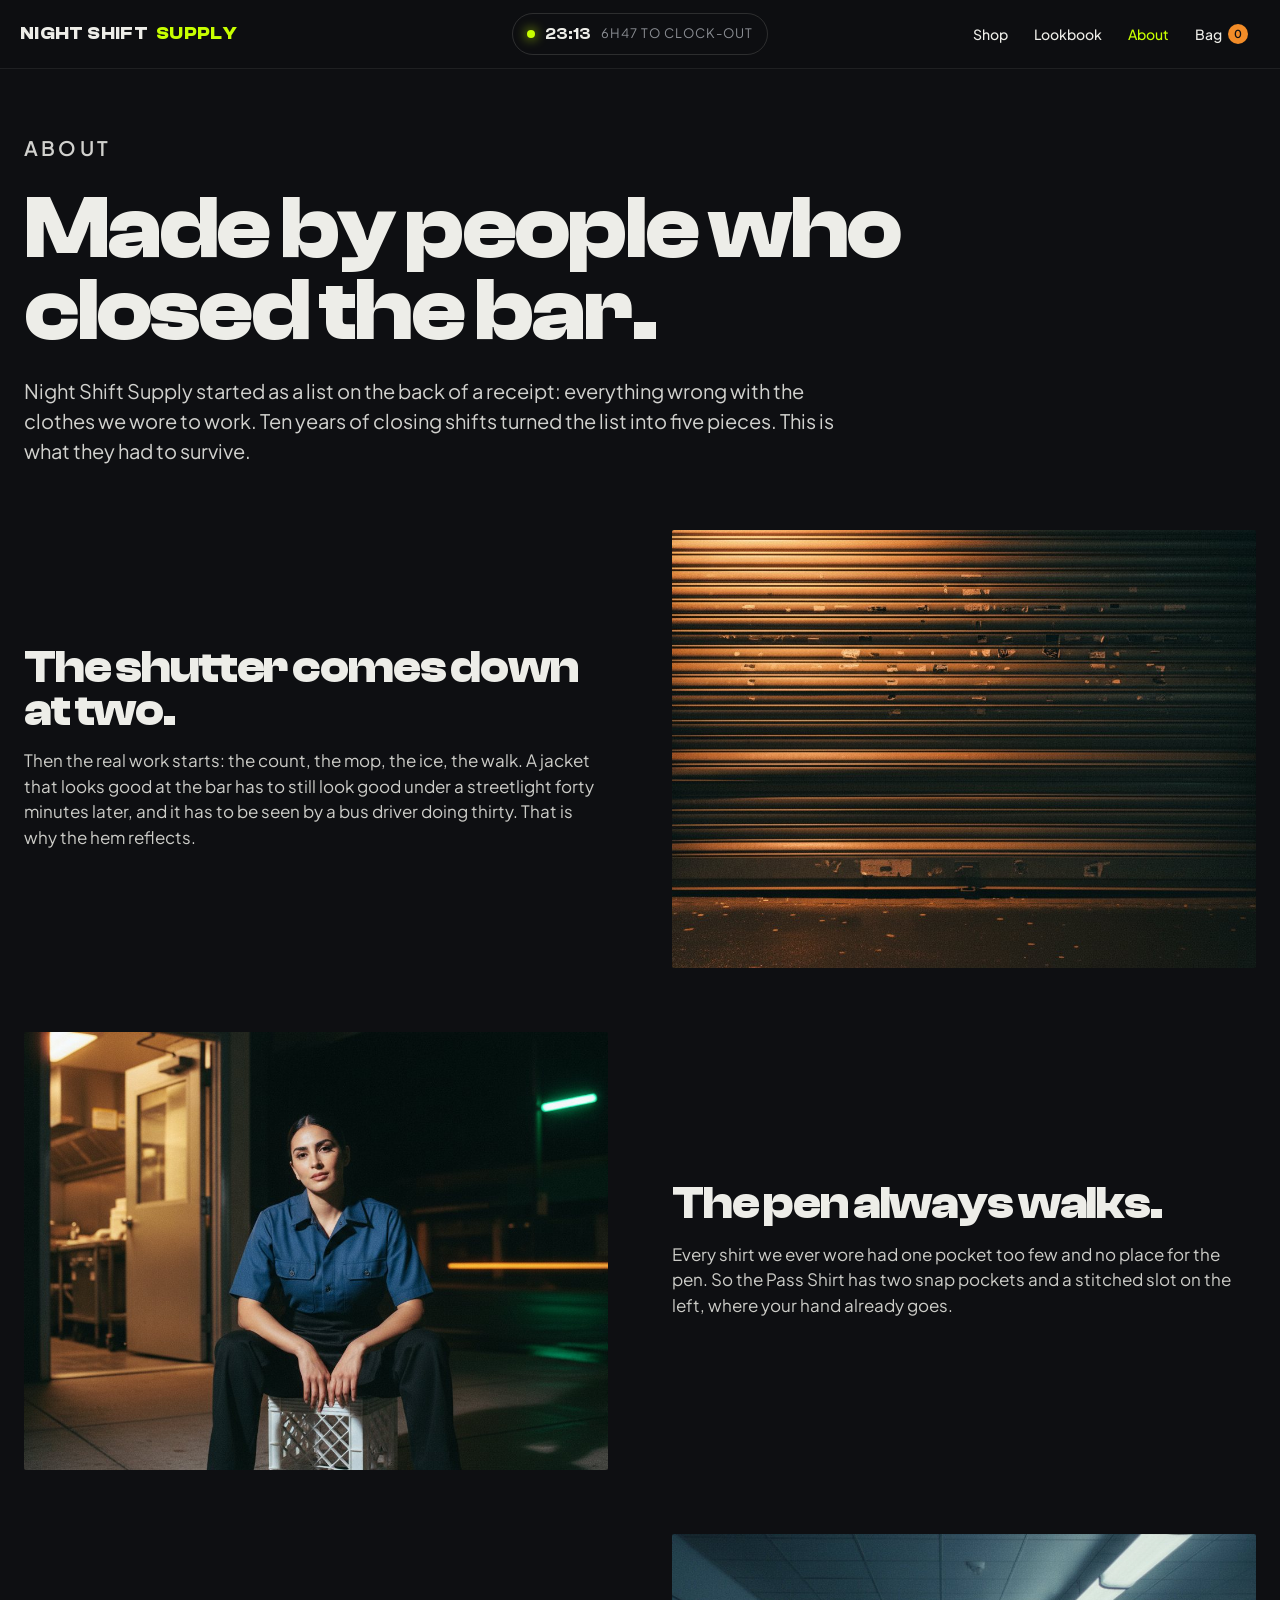
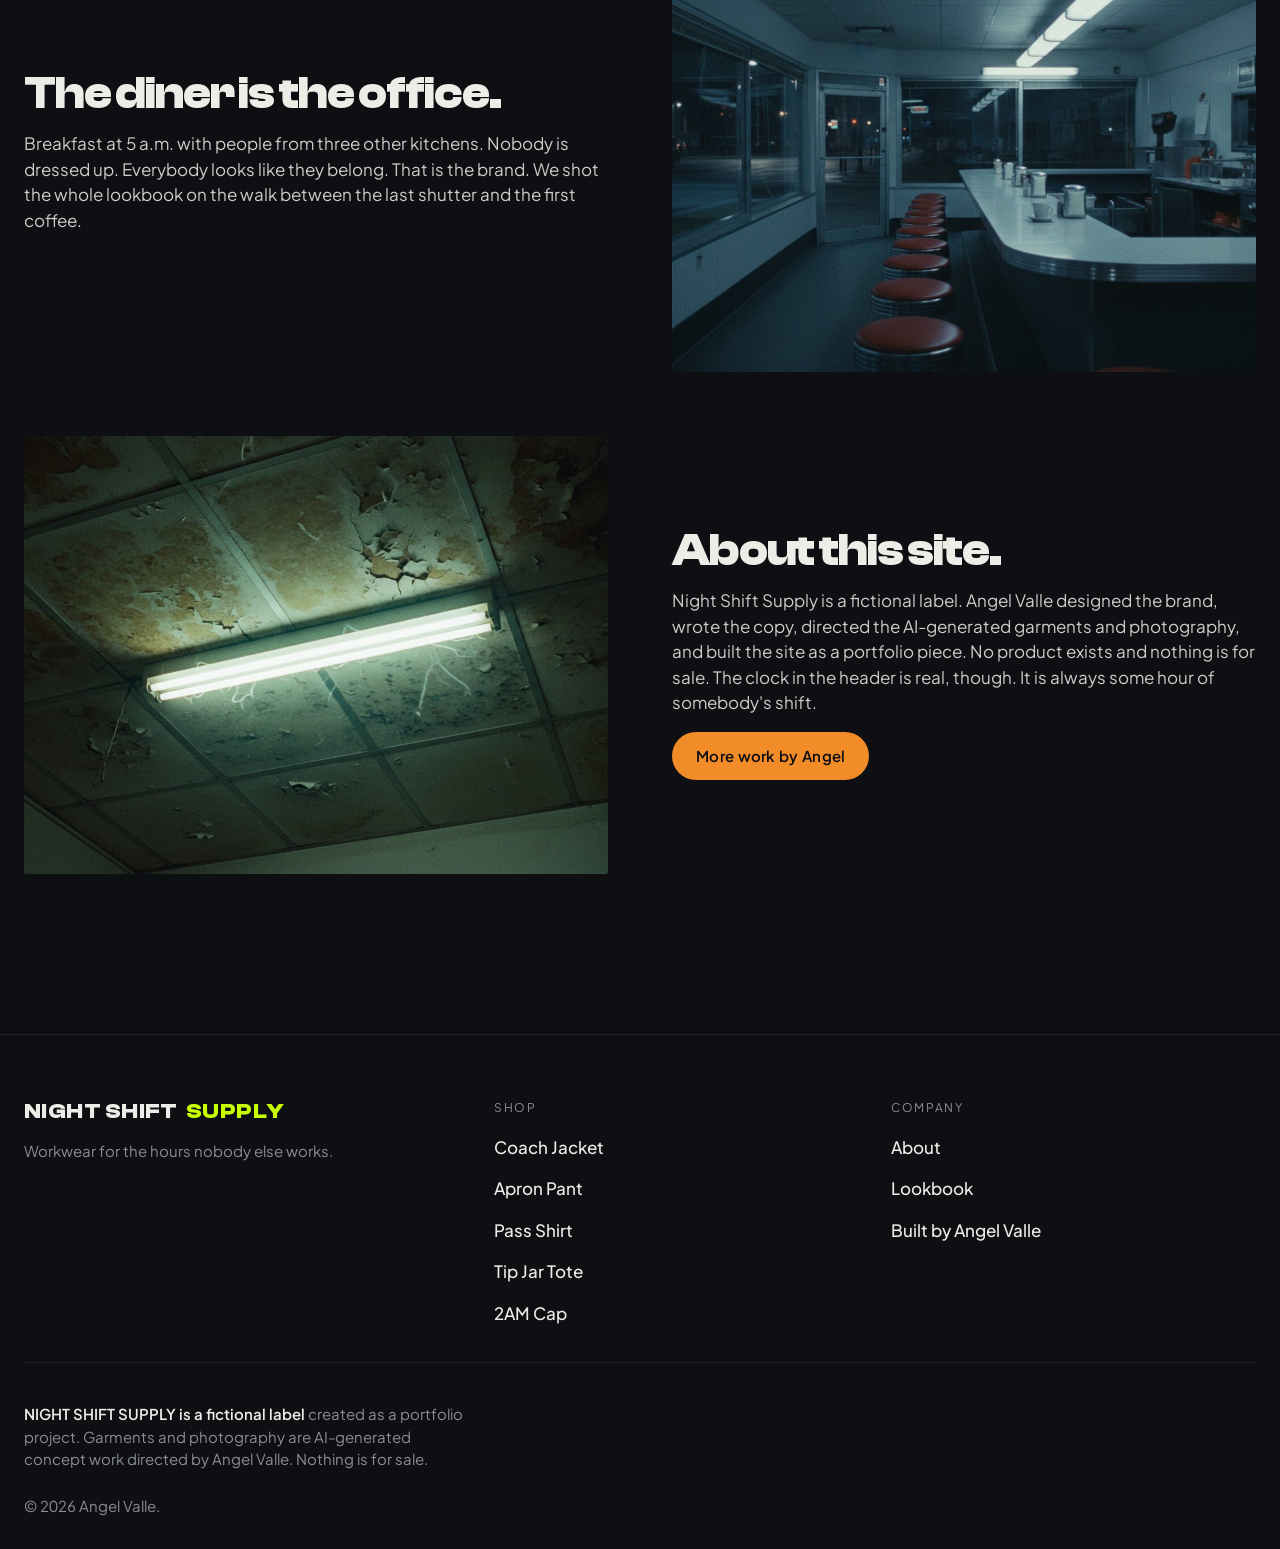
==== about.html @ a7948484 "NIGHT SHIFT SUPPLY: fictional night-workwear label, portfolio piece" ====
<!doctype html>
<html lang="en">
<head>
<meta charset="utf-8">
<meta name="viewport" content="width=device-width,initial-scale=1">
<title>About · NIGHT SHIFT SUPPLY</title>
<meta name="theme-color" content="#0E0F12">
<link rel="stylesheet" href="ns.css?v=1">
</head>
<body>
<a class="skip" href="#main">Skip to content</a>
<header class="head">
  <a class="logo" href="index.html" aria-label="Night Shift Supply home">NIGHT SHIFT <b>SUPPLY</b></a>
  <div class="clock"><span class="dot" aria-hidden="true"></span><time data-clock>--:--</time><span data-togo>on shift</span></div>
  <nav class="nav" aria-label="Main">
    <a href="shop.html">Shop</a>
    <a href="index.html#look">Lookbook</a>
    <a href="about.html" aria-current="page">About</a>
    <a class="nav__bag" href="shop.html" aria-label="Bag">Bag<span class="bag-count" data-bag-count hidden>0</span></a>
  </nav>
</header>
<main class="about wrap" id="main">
  <div class="about__hero">
    <p class="eyebrow">About</p>
    <h1 class="d">Made by people who closed the bar.</h1>
    <p>Night Shift Supply started as a list on the back of a receipt: everything wrong with the clothes we wore to work. Ten years of closing shifts turned the list into five pieces. This is what they had to survive.</p>
  </div>

  <div class="about__grid">
    <img src="img/tex/shutter.jpg" alt="A closed roll-down shutter under a single sodium light" loading="lazy">
    <div><h2 class="d">The shutter comes down at two.</h2><p>Then the real work starts: the count, the mop, the ice, the walk. A jacket that looks good at the bar has to still look good under a streetlight forty minutes later, and it has to be seen by a bus driver doing thirty. That is why the hem reflects.</p></div>
  </div>

  <div class="about__grid">
    <img src="img/look/marisol_kitchen.jpg" alt="Marisol sitting outside a kitchen back door in the Pass Shirt" loading="lazy">
    <div><h2 class="d">The pen always walks.</h2><p>Every shirt we ever wore had one pocket too few and no place for the pen. So the Pass Shirt has two snap pockets and a stitched slot on the left, where your hand already goes.</p></div>
  </div>

  <div class="about__grid">
    <img src="img/tex/diner.jpg" alt="An empty 24-hour diner counter" loading="lazy">
    <div><h2 class="d">The diner is the office.</h2><p>Breakfast at 5 a.m. with people from three other kitchens. Nobody is dressed up. Everybody looks like they belong. That is the brand. We shot the whole lookbook on the walk between the last shutter and the first coffee.</p></div>
  </div>

  <div class="about__grid">
    <img src="img/tex/tube.jpg" alt="A flickering fluorescent tube on a stained ceiling" loading="lazy">
    <div><h2 class="d">About this site.</h2><p>Night Shift Supply is a fictional label. Angel Valle designed the brand, wrote the copy, directed the AI-generated garments and photography, and built the site as a portfolio piece. No product exists and nothing is for sale. The clock in the header is real, though. It is always some hour of somebody's shift.</p><p style="margin-top:16px"><a class="btn btn--sodium" href="https://avjcodes.github.io/" rel="noopener">More work by Angel</a></p></div>
  </div>
</main>
<footer class="foot">
  <div class="wrap foot__grid">
    <div><a class="logo" href="index.html">NIGHT SHIFT <b>SUPPLY</b></a><p>Workwear for the hours nobody else works.</p></div>
    <nav aria-label="Shop"><span>Shop</span><a href="product.html?p=jacket">Coach Jacket</a><a href="product.html?p=pant">Apron Pant</a><a href="product.html?p=shirt">Pass Shirt</a><a href="product.html?p=tote">Tip Jar Tote</a><a href="product.html?p=cap">2AM Cap</a></nav>
    <nav aria-label="Company"><span>Company</span><a href="about.html">About</a><a href="index.html#look">Lookbook</a><a href="https://avjcodes.github.io/" rel="noopener">Built by Angel Valle</a></nav>
    <div class="foot__legal"><p><b>NIGHT SHIFT SUPPLY is a fictional label</b> created as a portfolio project. Garments and photography are AI-generated concept work directed by Angel Valle. Nothing is for sale.</p><p class="num">© 2026 Angel Valle.</p></div>
  </div>
</footer>
<script src="ns.js?v=1" defer></script>
</body>
</html>
---- ns.css ----
/* NIGHT SHIFT SUPPLY. Tokens per the brief. Signature: shift clock + hero that drifts toward dawn. */
@font-face{font-family:"Clash Display";src:url("fonts/ClashDisplay-Bold.woff2") format("woff2");font-weight:700;font-display:swap}
@font-face{font-family:"Clash Display";src:url("fonts/ClashDisplay-Semibold.woff2") format("woff2");font-weight:600;font-display:swap}
@font-face{font-family:"Plus Jakarta Sans";src:url("fonts/PlusJakartaSans-41d807.woff2") format("woff2");font-weight:400 600;font-display:swap;unicode-range:U+0000-00FF,U+2000-206F,U+20AC,U+2122}
@font-face{font-family:"Plus Jakarta Sans";src:url("fonts/PlusJakartaSans-cc1e56.woff2") format("woff2");font-weight:400 600;font-display:swap;unicode-range:U+0100-02BA,U+1E00-1EFF}

:root{
  --asphalt:#0E0F12; --asphalt-2:#15171C; --concrete:#8A8D93; --chalk:#EDEDE8; --sodium:#F28C28; --hivis:#C8FF00; --night:#1B2A41;
  --display:"Clash Display",ui-sans-serif,system-ui,sans-serif; --body:"Plus Jakarta Sans",ui-sans-serif,system-ui,sans-serif;
  --s1:8px;--s2:16px;--s3:24px;--s4:32px;--s5:48px;--s6:64px;--s7:96px;
  --pill:999px; --r-card:2px; --r-modal:12px;
  --fast:180ms; --reveal:320ms; --ease:cubic-bezier(.2,.8,.2,1);
  --maxw:1320px;
  --dawn:0; /* 0 = deep night, 1 = dawn; set by ns.js from the real clock */
  color-scheme:dark;
}
*,*::before,*::after{box-sizing:border-box}
html{-webkit-text-size-adjust:100%}
body{margin:0;background:var(--asphalt);color:var(--chalk);font:17px/1.5 var(--body);-webkit-font-smoothing:antialiased;overflow-x:hidden}
img,video{display:block;max-width:100%;height:auto}
a{color:inherit;text-decoration:none}
button{font:inherit;color:inherit;background:none;border:0;padding:0;cursor:pointer}
h1,h2,h3,p{margin:0}
.d{font-family:var(--display);font-weight:700;letter-spacing:-.025em;line-height:.92}
.num{font-variant-numeric:tabular-nums}
.wrap{width:min(100% - 2*var(--s3),var(--maxw));margin-inline:auto}
.eyebrow{font-size:12px;font-weight:600;letter-spacing:.16em;text-transform:uppercase;color:var(--concrete)}
.vh{position:absolute!important;width:1px;height:1px;overflow:hidden;clip:rect(0 0 0 0);white-space:nowrap}
:focus-visible{outline:3px solid var(--hivis);outline-offset:3px}
.btn{display:inline-flex;align-items:center;justify-content:center;gap:10px;min-height:48px;padding:0 24px;border-radius:var(--pill);font-weight:600;font-size:15px;letter-spacing:.02em;transition:transform var(--fast) var(--ease),background-color var(--fast) var(--ease),color var(--fast) var(--ease)}
.btn:active{transform:translateY(1px)}
.btn--sodium{background:var(--sodium);color:var(--asphalt)}
.btn--sodium:hover{background:#FFA24A}
.btn--chalk{background:var(--chalk);color:var(--asphalt)}
.btn--chalk:hover{background:#fff}
.btn--line{border:1.5px solid rgba(237,237,232,.4)}
.btn--line:hover{border-color:var(--chalk)}
.skip{position:absolute;left:8px;top:-48px;background:var(--hivis);color:var(--asphalt);padding:10px 14px;z-index:1000}
.skip:focus{top:8px}
@media (prefers-reduced-motion:reduce){*,*::before,*::after{animation-duration:.01ms!important;transition-duration:.01ms!important}}

/* HEADER with the shift clock */
.head{position:sticky;top:0;z-index:50;display:grid;grid-template-columns:1fr auto 1fr;align-items:center;gap:var(--s2);padding:12px 20px;background:rgba(14,15,18,.82);backdrop-filter:blur(10px);border-bottom:1px solid rgba(237,237,232,.08)}
.logo{font-family:var(--display);font-weight:700;letter-spacing:.02em;font-size:18px;line-height:1;display:inline-flex;align-items:center;gap:8px}
.logo b{color:var(--hivis)}
.clock{justify-self:center;display:inline-flex;align-items:center;gap:10px;font-size:13px;letter-spacing:.08em;text-transform:uppercase;color:var(--concrete);border:1px solid rgba(237,237,232,.14);border-radius:var(--pill);padding:8px 14px}
.clock time{color:var(--chalk);font-family:var(--display);font-weight:600;font-size:16px;letter-spacing:0}
.clock .dot{width:8px;height:8px;border-radius:50%;background:var(--hivis);box-shadow:0 0 12px var(--hivis);animation:blink 2s steps(1) infinite}
@keyframes blink{50%{opacity:.25}}
.nav{justify-self:end;display:flex;gap:2px;align-items:center}
.nav a,.nav button{display:inline-flex;align-items:center;min-height:44px;padding:0 12px;border-radius:var(--pill);font-size:14px;font-weight:500}
.nav a:hover,.nav button:hover{background:rgba(255,255,255,.08)}
.nav a[aria-current="page"]{color:var(--hivis)}
.bag-count{display:inline-grid;place-items:center;min-width:20px;height:20px;border-radius:var(--pill);background:var(--sodium);color:var(--asphalt);font-size:11px;font-weight:700;margin-left:6px}
@media (max-width:820px){.head{grid-template-columns:1fr auto}.clock{display:none}.nav a:not(.nav__bag){display:none}}

/* HERO */
.hero{position:relative;min-height:calc(100svh - 68px);display:grid;align-items:end;overflow:hidden;isolation:isolate}
.hero video,.hero img.poster{position:absolute;inset:0;width:100%;height:100%;object-fit:cover;z-index:-2}
.hero::before{content:"";position:absolute;inset:0;z-index:-1;
  background:linear-gradient(180deg,rgba(14,15,18,.2),rgba(14,15,18,.85) 80%),
  linear-gradient(90deg,rgba(242,140,40,calc(.28*(1 - var(--dawn)))),transparent 60%),
  linear-gradient(0deg,rgba(138,141,147,calc(.55*var(--dawn))),transparent 70%);}
.hero__in{position:relative;padding:var(--s7) 0 var(--s6);display:grid;gap:var(--s3);max-width:60rem}
.hero__h{font-size:clamp(44px,8vw,128px);text-wrap:balance}
.hero__h em{font-style:normal;color:var(--sodium)}
.hero__p{font-size:19px;max-width:44ch;color:rgba(237,237,232,.85)}
.hero__ctas{display:flex;gap:12px;flex-wrap:wrap}
.hero__shift{font-size:13px;letter-spacing:.12em;text-transform:uppercase;color:var(--concrete)}
.hero__shift b{color:var(--hivis);font-weight:600}
@media (max-width:820px){.hero__in{padding:var(--s6) 0 var(--s5)}.hero__p{font-size:17px}}

/* marquee */
.marq{border-block:1px solid rgba(237,237,232,.1);overflow:hidden;background:var(--asphalt-2)}
.marq__track{display:flex;gap:var(--s5);white-space:nowrap;padding:14px 0;animation:marq 40s linear infinite;width:max-content}
.marq span{font-family:var(--display);font-weight:600;font-size:15px;letter-spacing:.12em;text-transform:uppercase;color:var(--concrete)}
.marq span::after{content:"·";margin-left:var(--s5);color:var(--sodium)}
@keyframes marq{to{transform:translateX(-50%)}}

/* THE KIT: three garments as cutouts on asphalt */
.kit{padding:var(--s7) 0}
.sec-head{display:flex;align-items:end;justify-content:space-between;gap:var(--s3);margin-bottom:var(--s4)}
.sec-head h2{font-size:clamp(36px,5vw,72px)}
.kit__grid{display:grid;grid-template-columns:repeat(3,1fr);gap:var(--s3)}
.piece{position:relative;display:grid;grid-template-rows:auto 1fr auto;gap:var(--s2);padding:var(--s3);background:var(--asphalt-2);border:1px solid rgba(237,237,232,.08);border-radius:var(--r-card);min-height:520px;transition:border-color var(--reveal) var(--ease),transform var(--reveal) var(--ease)}
.piece:hover{border-color:rgba(200,255,0,.5);transform:translateY(-4px)}
.piece__tag{position:absolute;top:var(--s3);right:var(--s3);background:var(--hivis);color:var(--asphalt);font-family:var(--display);font-weight:700;font-size:13px;letter-spacing:.06em;padding:6px 10px;transform:rotate(3deg)}
.piece__art{display:grid;place-items:center;padding:var(--s3) 0}
.piece__art img{width:80%;filter:drop-shadow(0 30px 40px rgba(0,0,0,.7));transition:transform var(--reveal) var(--ease)}
.piece:hover .piece__art img{transform:translateY(-6px) rotate(-1.5deg)}
.piece__row{display:flex;justify-content:space-between;align-items:baseline;gap:var(--s2)}
.piece__name{font-family:var(--display);font-weight:600;font-size:22px}
.piece__price{font-family:var(--display);font-weight:700;font-size:20px;color:var(--sodium)}
.piece__desc{color:var(--concrete);font-size:15px}
@media (max-width:900px){.kit__grid{grid-template-columns:1fr}.piece{min-height:0}.piece__art img{width:62%}}

/* LOOKBOOK: landscape frames, focal crops */
.look{padding:var(--s7) 0;background:var(--asphalt-2)}
.look__grid{display:grid;grid-template-columns:repeat(6,1fr);grid-auto-rows:220px;gap:var(--s2)}
.look__grid a{position:relative;overflow:hidden;border-radius:var(--r-card);display:block}
.look__grid img{width:100%;height:100%;object-fit:cover;transition:transform .6s var(--ease)}
.look__grid a:hover img{transform:scale(1.03)}
.look__grid figcaption{position:absolute;left:12px;bottom:10px;font-size:12px;letter-spacing:.1em;text-transform:uppercase;color:var(--chalk);background:rgba(14,15,18,.7);padding:5px 9px}
.g1{grid-column:span 4;grid-row:span 2}.g2{grid-column:span 2;grid-row:span 2}.g3{grid-column:span 2}.g4{grid-column:span 2}.g5{grid-column:span 2}.g6{grid-column:span 3;grid-row:span 2}.g7{grid-column:span 3;grid-row:span 2}
@media (max-width:820px){.look__grid{grid-template-columns:1fr 1fr;grid-auto-rows:180px}.g1{grid-column:span 2}.g2,.g3,.g4,.g5{grid-column:span 1;grid-row:span 1}.g6,.g7{grid-column:span 2;grid-row:span 1}}

/* ABSTRACT band: half faces behind type */
.abs{position:relative;padding:var(--s7) 0;overflow:hidden;background:var(--asphalt)}
.abs__faces{position:absolute;inset:0;display:grid;grid-template-columns:repeat(3,1fr);z-index:0}
.abs__faces img{width:100%;height:100%;object-fit:cover;filter:grayscale(1) contrast(1.15) brightness(.55);mix-blend-mode:luminosity}
.abs__faces img:nth-child(1){object-position:82% 30%}
.abs__faces img:nth-child(2){object-position:60% 20%}
.abs__faces img:nth-child(3){object-position:20% 30%}
.abs::after{content:"";position:absolute;inset:0;z-index:1;background:linear-gradient(90deg,var(--asphalt),transparent 20%,transparent 80%,var(--asphalt)),linear-gradient(180deg,var(--asphalt),transparent 25%,transparent 75%,var(--asphalt))}
.abs__in{position:relative;z-index:2;display:grid;gap:var(--s3);text-align:center;justify-items:center}
.abs__h{font-size:clamp(56px,12vw,200px);line-height:.85;color:var(--chalk);mix-blend-mode:difference}
.abs__p{max-width:52ch;font-size:19px;color:rgba(237,237,232,.9)}

/* STORY */
.story{padding:var(--s7) 0;display:grid}
.story__grid{display:grid;grid-template-columns:1.1fr 1fr;gap:var(--s6);align-items:center}
.story__copy{display:grid;gap:var(--s3)}
.story__copy h2{font-size:clamp(36px,5vw,72px)}
.story__copy p{font-size:18px;color:rgba(237,237,232,.88);max-width:54ch}
.story__media{position:relative;aspect-ratio:4/5;overflow:hidden;border-radius:var(--r-card)}
.story__media img{width:100%;height:100%;object-fit:cover;object-position:60% 50%}
.story__media video{position:absolute;inset:0;width:100%;height:100%;object-fit:cover}
@media (max-width:900px){.story__grid{grid-template-columns:1fr}.story__media{aspect-ratio:16/10}}

/* LIST (newsletter) */
.list{padding:var(--s7) 0;background:var(--sodium);color:var(--asphalt)}
.list__grid{display:grid;grid-template-columns:1fr 1fr;gap:var(--s5);align-items:center}
.list h2{font-size:clamp(40px,6vw,88px)}
.list p{font-size:18px;max-width:44ch}
.list form{display:grid;gap:12px}
.list input{font:inherit;font-size:16px;height:52px;border:0;border-radius:var(--pill);padding:0 20px;background:var(--asphalt);color:var(--chalk)}
.list input::placeholder{color:var(--concrete)}
.list .btn{min-height:52px}
.list small{font-size:13px;opacity:.75}
.list .ok{font-weight:600}
@media (max-width:900px){.list__grid{grid-template-columns:1fr}}

/* FOOTER */
.foot{padding:var(--s6) 0 var(--s4);border-top:1px solid rgba(237,237,232,.1);background:var(--asphalt)}
.foot__grid{display:grid;grid-template-columns:1.2fr 1fr 1fr;gap:var(--s4)}
.foot .logo{font-size:22px}
.foot p{color:var(--concrete);font-size:15px;margin-top:var(--s2);max-width:40ch}
.foot nav{display:grid;gap:8px;align-content:start}
.foot nav span{font-size:12px;letter-spacing:.14em;text-transform:uppercase;color:var(--concrete);margin-bottom:6px}
.foot nav a{padding:4px 0;font-weight:500}
.foot nav a:hover{color:var(--hivis)}
.foot__legal{grid-column:1/-1;padding-top:var(--s3);border-top:1px solid rgba(237,237,232,.08);font-size:13px;color:var(--concrete);display:grid;gap:8px}
.foot__legal b{color:var(--chalk);font-weight:600}
@media (max-width:820px){.foot__grid{grid-template-columns:1fr}}

/* SHOP */
.shop{padding:var(--s6) 0 var(--s7)}
.shop__head{display:grid;gap:var(--s2);margin-bottom:var(--s5)}
.shop__head h1{font-size:clamp(40px,6vw,96px)}
.shop__grid{display:grid;grid-template-columns:repeat(3,1fr);gap:var(--s3)}
.card{display:grid;gap:var(--s2);border-radius:var(--r-card);overflow:hidden}
.card__img{position:relative;aspect-ratio:1;background:var(--chalk);overflow:hidden}
.card__img img{position:absolute;inset:0;width:100%;height:100%;object-fit:cover;transition:opacity var(--reveal) var(--ease)}
.card__img img.alt{opacity:0}
.card:hover .card__img img.alt{opacity:1}
.card__tag{position:absolute;top:12px;left:12px;background:var(--asphalt);color:var(--hivis);font-family:var(--display);font-weight:600;font-size:12px;letter-spacing:.08em;padding:5px 9px}
.card__row{display:flex;justify-content:space-between;align-items:baseline;gap:var(--s2)}
.card__name{font-family:var(--display);font-weight:600;font-size:20px}
.card__price{font-family:var(--display);font-weight:700;color:var(--sodium)}
.card__meta{color:var(--concrete);font-size:14px}
@media (max-width:900px){.shop__grid{grid-template-columns:1fr 1fr}}
@media (max-width:560px){.shop__grid{grid-template-columns:1fr}}

/* PRODUCT */
.pdp{padding:var(--s5) 0 var(--s7)}
.crumbs{font-size:13px;color:var(--concrete);margin-bottom:var(--s4);display:flex;gap:8px}
.crumbs a:hover{color:var(--chalk)}
.pdp__grid{display:grid;grid-template-columns:1.15fr 1fr;gap:var(--s5);align-items:start}
.gal{display:grid;gap:var(--s2)}
.gal__main{position:relative;aspect-ratio:1;background:var(--chalk);border-radius:var(--r-card);overflow:hidden}
.gal__main img{position:absolute;inset:0;width:100%;height:100%;object-fit:cover;opacity:0;transition:opacity var(--reveal) var(--ease)}
.gal__main img.on{opacity:1}
.gal__thumbs{display:grid;grid-template-columns:repeat(6,1fr);gap:8px}
.gal__thumbs button{aspect-ratio:1;overflow:hidden;border-radius:var(--r-card);opacity:.5;transition:opacity var(--fast);background:var(--chalk)}
.gal__thumbs button[aria-selected="true"],.gal__thumbs button:hover{opacity:1}
.gal__thumbs img{width:100%;height:100%;object-fit:cover}
.buy{display:grid;gap:var(--s3);position:sticky;top:88px}
.buy h1{font-size:clamp(32px,3.6vw,52px)}
.buy__price{font-family:var(--display);font-weight:700;font-size:28px;color:var(--sodium)}
.buy__lede{font-size:17px;color:rgba(237,237,232,.88)}
.opt{display:grid;gap:10px}
.opt__label{display:flex;justify-content:space-between;font-size:12px;letter-spacing:.14em;text-transform:uppercase;color:var(--concrete)}
.opt__label a{color:var(--chalk);text-decoration:underline;text-underline-offset:3px;text-transform:none;letter-spacing:0}
.sizes{display:flex;flex-wrap:wrap;gap:8px}
.size{min-width:56px;height:44px;padding:0 14px;border-radius:var(--pill);border:1.5px solid rgba(237,237,232,.3);font-weight:600}
.size[aria-checked="true"]{background:var(--chalk);color:var(--asphalt);border-color:var(--chalk)}
.size[disabled]{opacity:.35;text-decoration:line-through;cursor:not-allowed}
.buy__cta{display:grid;gap:10px}
.buy__cta .btn{width:100%;min-height:54px;font-size:16px}
.specs{display:grid;gap:0}
.specs details{border-top:1px solid rgba(237,237,232,.14)}
.specs details:last-child{border-bottom:1px solid rgba(237,237,232,.14)}
.specs summary{list-style:none;cursor:pointer;display:flex;justify-content:space-between;padding:16px 0;font-weight:600}
.specs summary::after{content:"+";font-family:var(--display);color:var(--hivis)}
.specs details[open] summary::after{content:"–"}
.specs p,.specs ul{margin:0 0 16px;color:rgba(237,237,232,.85);font-size:15px;padding-left:0}
.specs ul{list-style:none;display:grid;gap:6px}
.specs li::before{content:"— ";color:var(--sodium)}
.worn{padding:var(--s7) 0 0}
.worn h2{font-size:clamp(28px,3.4vw,44px);margin-bottom:var(--s3)}
.worn__grid{display:grid;grid-template-columns:repeat(3,1fr);gap:var(--s2)}
.worn__grid img{width:100%;aspect-ratio:4/3;object-fit:cover;border-radius:var(--r-card)}
.toast{position:fixed;left:50%;bottom:24px;transform:translate(-50%,20px);background:var(--hivis);color:var(--asphalt);padding:12px 18px;border-radius:var(--pill);font-weight:600;opacity:0;transition:opacity var(--fast),transform var(--fast);z-index:90;pointer-events:none}
.toast.on{opacity:1;transform:translate(-50%,0)}
@media (max-width:900px){.pdp__grid{grid-template-columns:1fr;gap:var(--s4)}.buy{position:static}.worn__grid{grid-template-columns:1fr}}

/* ABOUT */
.about{padding:var(--s6) 0 var(--s7)}
.about__hero{display:grid;gap:var(--s3);max-width:60rem;margin-bottom:var(--s6)}
.about__hero h1{font-size:clamp(44px,7vw,112px)}
.about__hero p{font-size:20px;color:rgba(237,237,232,.88);max-width:56ch}
.about__grid{display:grid;grid-template-columns:1fr 1fr;gap:var(--s6);align-items:center;margin-block:var(--s6)}
.about__grid img{width:100%;aspect-ratio:4/3;object-fit:cover;border-radius:var(--r-card)}
.about__grid h2{font-size:clamp(28px,3.6vw,48px);margin-bottom:var(--s2)}
.about__grid p{color:rgba(237,237,232,.85);max-width:52ch}
.about__grid:nth-of-type(even) img{order:2}
@media (max-width:900px){.about__grid{grid-template-columns:1fr}.about__grid:nth-of-type(even) img{order:0}}
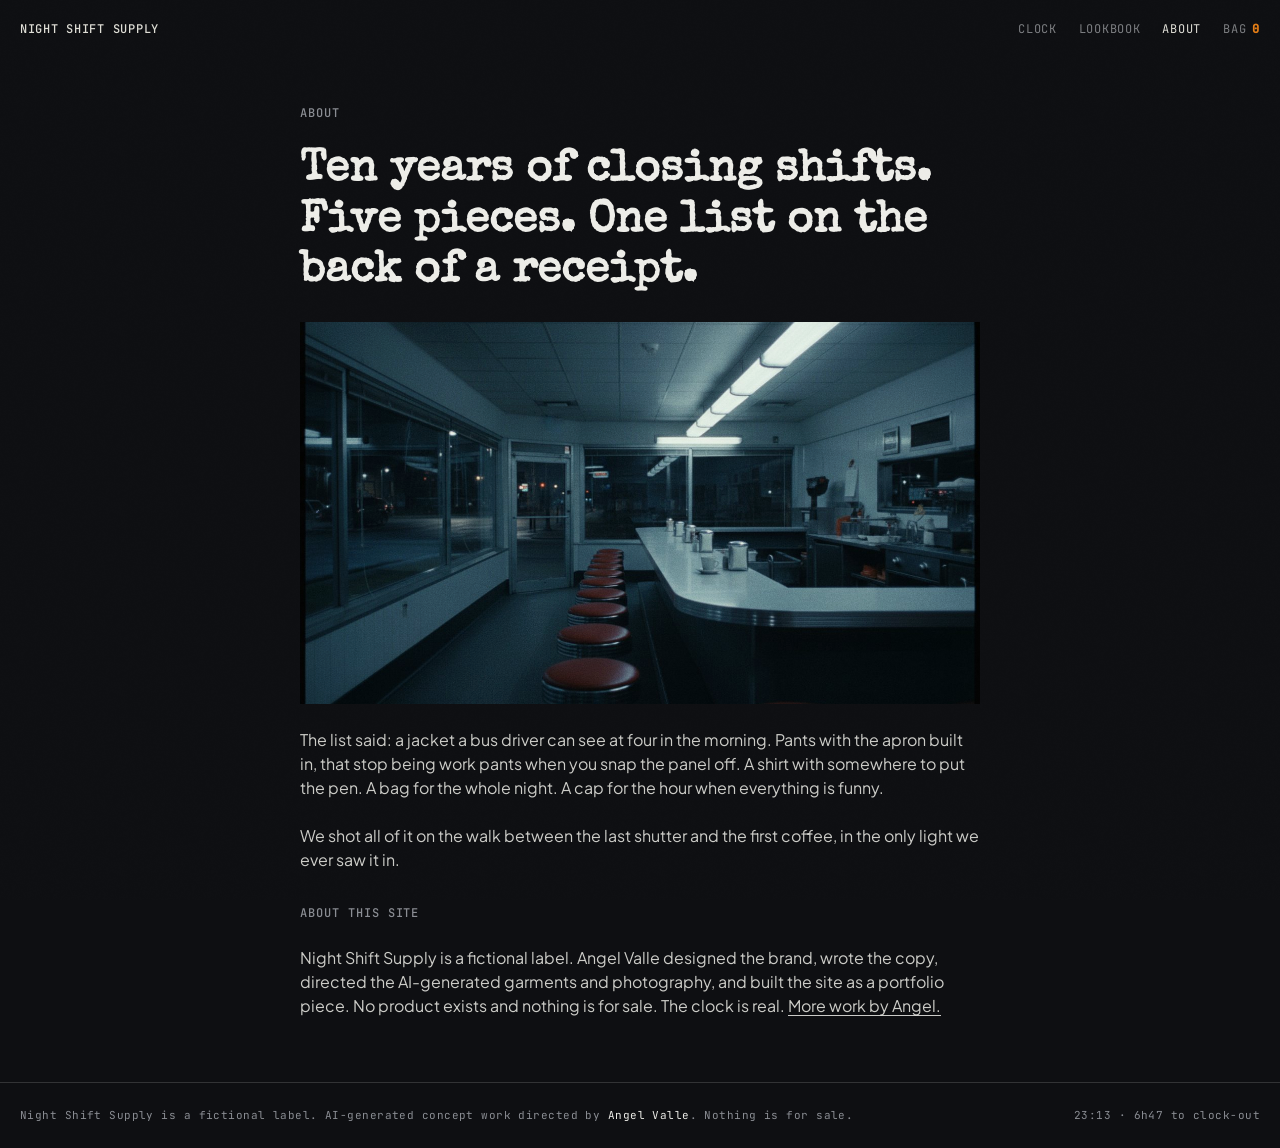
==== commit fc0f84fc: "v2: punch-clock structure. Clock home, one screen per hour, compact lookbook, list, about. v1 kept u" ====
--- a/about.html
+++ b/about.html
@@ -5,55 +5,31 @@
 <meta name="viewport" content="width=device-width,initial-scale=1">
 <title>About · NIGHT SHIFT SUPPLY</title>
 <meta name="theme-color" content="#0E0F12">
-<link rel="stylesheet" href="ns.css?v=1">
+<link rel="stylesheet" href="ns.css?v=3">
 </head>
 <body>
-<a class="skip" href="#main">Skip to content</a>
 <header class="head">
-  <a class="logo" href="index.html" aria-label="Night Shift Supply home">NIGHT SHIFT <b>SUPPLY</b></a>
-  <div class="clock"><span class="dot" aria-hidden="true"></span><time data-clock>--:--</time><span data-togo>on shift</span></div>
-  <nav class="nav" aria-label="Main">
-    <a href="shop.html">Shop</a>
-    <a href="index.html#look">Lookbook</a>
+  <a class="brand" href="index.html">Night Shift Supply</a>
+  <nav aria-label="Main">
+    <a href="index.html">Clock</a>
+    <a href="lookbook.html">Lookbook</a>
     <a href="about.html" aria-current="page">About</a>
-    <a class="nav__bag" href="shop.html" aria-label="Bag">Bag<span class="bag-count" data-bag-count hidden>0</span></a>
+    <a class="bag" href="hour.html">Bag<b data-bag>0</b></a>
   </nav>
 </header>
-<main class="about wrap" id="main">
-  <div class="about__hero">
-    <p class="eyebrow">About</p>
-    <h1 class="d">Made by people who closed the bar.</h1>
-    <p>Night Shift Supply started as a list on the back of a receipt: everything wrong with the clothes we wore to work. Ten years of closing shifts turned the list into five pieces. This is what they had to survive.</p>
-  </div>
-
-  <div class="about__grid">
-    <img src="img/tex/shutter.jpg" alt="A closed roll-down shutter under a single sodium light" loading="lazy">
-    <div><h2 class="d">The shutter comes down at two.</h2><p>Then the real work starts: the count, the mop, the ice, the walk. A jacket that looks good at the bar has to still look good under a streetlight forty minutes later, and it has to be seen by a bus driver doing thirty. That is why the hem reflects.</p></div>
-  </div>
-
-  <div class="about__grid">
-    <img src="img/look/marisol_kitchen.jpg" alt="Marisol sitting outside a kitchen back door in the Pass Shirt" loading="lazy">
-    <div><h2 class="d">The pen always walks.</h2><p>Every shirt we ever wore had one pocket too few and no place for the pen. So the Pass Shirt has two snap pockets and a stitched slot on the left, where your hand already goes.</p></div>
-  </div>
-
-  <div class="about__grid">
-    <img src="img/tex/diner.jpg" alt="An empty 24-hour diner counter" loading="lazy">
-    <div><h2 class="d">The diner is the office.</h2><p>Breakfast at 5 a.m. with people from three other kitchens. Nobody is dressed up. Everybody looks like they belong. That is the brand. We shot the whole lookbook on the walk between the last shutter and the first coffee.</p></div>
-  </div>
-
-  <div class="about__grid">
-    <img src="img/tex/tube.jpg" alt="A flickering fluorescent tube on a stained ceiling" loading="lazy">
-    <div><h2 class="d">About this site.</h2><p>Night Shift Supply is a fictional label. Angel Valle designed the brand, wrote the copy, directed the AI-generated garments and photography, and built the site as a portfolio piece. No product exists and nothing is for sale. The clock in the header is real, though. It is always some hour of somebody's shift.</p><p style="margin-top:16px"><a class="btn btn--sodium" href="https://avjcodes.github.io/" rel="noopener">More work by Angel</a></p></div>
-  </div>
+<main class="short">
+  <p class="mono">About</p>
+  <h1>Ten years of closing shifts. Five pieces. One list on the back of a receipt.</h1>
+  <img src="img/tex/diner.jpg" alt="An empty 24-hour diner counter at night" loading="lazy">
+  <p>The list said: a jacket a bus driver can see at four in the morning. Pants with the apron built in, that stop being work pants when you snap the panel off. A shirt with somewhere to put the pen. A bag for the whole night. A cap for the hour when everything is funny.</p>
+  <p>We shot all of it on the walk between the last shutter and the first coffee, in the only light we ever saw it in.</p>
+  <p class="mono" style="margin-top:8px">About this site</p>
+  <p>Night Shift Supply is a fictional label. Angel Valle designed the brand, wrote the copy, directed the AI-generated garments and photography, and built the site as a portfolio piece. No product exists and nothing is for sale. The clock is real. <a class="u" href="https://avjcodes.github.io/" rel="noopener">More work by Angel.</a></p>
 </main>
 <footer class="foot">
-  <div class="wrap foot__grid">
-    <div><a class="logo" href="index.html">NIGHT SHIFT <b>SUPPLY</b></a><p>Workwear for the hours nobody else works.</p></div>
-    <nav aria-label="Shop"><span>Shop</span><a href="product.html?p=jacket">Coach Jacket</a><a href="product.html?p=pant">Apron Pant</a><a href="product.html?p=shirt">Pass Shirt</a><a href="product.html?p=tote">Tip Jar Tote</a><a href="product.html?p=cap">2AM Cap</a></nav>
-    <nav aria-label="Company"><span>Company</span><a href="about.html">About</a><a href="index.html#look">Lookbook</a><a href="https://avjcodes.github.io/" rel="noopener">Built by Angel Valle</a></nav>
-    <div class="foot__legal"><p><b>NIGHT SHIFT SUPPLY is a fictional label</b> created as a portfolio project. Garments and photography are AI-generated concept work directed by Angel Valle. Nothing is for sale.</p><p class="num">© 2026 Angel Valle.</p></div>
-  </div>
+  <span>Night Shift Supply is a fictional label. AI-generated concept work directed by <a href="https://avjcodes.github.io/" rel="noopener">Angel Valle</a>. Nothing is for sale.</span>
+  <span><span data-now>--:--</span> · <span data-togo></span></span>
 </footer>
-<script src="ns.js?v=1" defer></script>
+<script src="ns.js?v=2" defer></script>
 </body>
 </html>
--- a/ns.css
+++ b/ns.css
@@ -1,227 +1,146 @@
-/* NIGHT SHIFT SUPPLY. Tokens per the brief. Signature: shift clock + hero that drifts toward dawn. */
-@font-face{font-family:"Clash Display";src:url("fonts/ClashDisplay-Bold.woff2") format("woff2");font-weight:700;font-display:swap}
-@font-face{font-family:"Clash Display";src:url("fonts/ClashDisplay-Semibold.woff2") format("woff2");font-weight:600;font-display:swap}
-@font-face{font-family:"Plus Jakarta Sans";src:url("fonts/PlusJakartaSans-41d807.woff2") format("woff2");font-weight:400 600;font-display:swap;unicode-range:U+0000-00FF,U+2000-206F,U+20AC,U+2122}
-@font-face{font-family:"Plus Jakarta Sans";src:url("fonts/PlusJakartaSans-cc1e56.woff2") format("woff2");font-weight:400 600;font-display:swap;unicode-range:U+0100-02BA,U+1E00-1EFF}
+/* NIGHT SHIFT SUPPLY v2: a punch clock. One screen per page. Chalk on asphalt, sodium only. */
+@font-face{font-family:"JetBrains Mono";src:url("fonts/JetBrainsMono-400.woff2") format("woff2");font-weight:400;font-display:swap}
+@font-face{font-family:"JetBrains Mono";src:url("fonts/JetBrainsMono-500.woff2") format("woff2");font-weight:500;font-display:swap}
+@font-face{font-family:"Special Elite";src:url("fonts/SpecialElite-400.woff2") format("woff2");font-weight:400;font-display:swap}
+@font-face{font-family:"Plus Jakarta Sans";src:url("fonts/PlusJakartaSans-41d807.woff2") format("woff2");font-weight:400 600;font-display:swap}
 
 :root{
-  --asphalt:#0E0F12; --asphalt-2:#15171C; --concrete:#8A8D93; --chalk:#EDEDE8; --sodium:#F28C28; --hivis:#C8FF00; --night:#1B2A41;
-  --display:"Clash Display",ui-sans-serif,system-ui,sans-serif; --body:"Plus Jakarta Sans",ui-sans-serif,system-ui,sans-serif;
-  --s1:8px;--s2:16px;--s3:24px;--s4:32px;--s5:48px;--s6:64px;--s7:96px;
-  --pill:999px; --r-card:2px; --r-modal:12px;
-  --fast:180ms; --reveal:320ms; --ease:cubic-bezier(.2,.8,.2,1);
-  --maxw:1320px;
-  --dawn:0; /* 0 = deep night, 1 = dawn; set by ns.js from the real clock */
+  --asphalt:#0E0F12; --asphalt-2:#15171C; --line:rgba(237,237,232,.16); --concrete:#8A8D93; --chalk:#EDEDE8; --sodium:#F28C28;
+  --mono:"JetBrains Mono",ui-monospace,"SF Mono",Menlo,Consolas,monospace;
+  --type:"Special Elite","Courier New",monospace;
+  --body:"Plus Jakarta Sans",system-ui,sans-serif;
+  --s1:8px;--s2:16px;--s3:24px;--s4:32px;--s5:48px;--s6:64px;
+  --fast:160ms;--ease:cubic-bezier(.2,.8,.2,1);
   color-scheme:dark;
 }
 *,*::before,*::after{box-sizing:border-box}
 html{-webkit-text-size-adjust:100%}
-body{margin:0;background:var(--asphalt);color:var(--chalk);font:17px/1.5 var(--body);-webkit-font-smoothing:antialiased;overflow-x:hidden}
+body{margin:0;min-height:100svh;background:var(--asphalt);color:var(--chalk);font:16px/1.5 var(--body);-webkit-font-smoothing:antialiased;overflow-x:hidden}
 img,video{display:block;max-width:100%;height:auto}
 a{color:inherit;text-decoration:none}
 button{font:inherit;color:inherit;background:none;border:0;padding:0;cursor:pointer}
 h1,h2,h3,p{margin:0}
-.d{font-family:var(--display);font-weight:700;letter-spacing:-.025em;line-height:.92}
-.num{font-variant-numeric:tabular-nums}
-.wrap{width:min(100% - 2*var(--s3),var(--maxw));margin-inline:auto}
-.eyebrow{font-size:12px;font-weight:600;letter-spacing:.16em;text-transform:uppercase;color:var(--concrete)}
+.mono{font-family:var(--mono);font-weight:500;letter-spacing:.02em}
+.type{font-family:var(--type)}
 .vh{position:absolute!important;width:1px;height:1px;overflow:hidden;clip:rect(0 0 0 0);white-space:nowrap}
-:focus-visible{outline:3px solid var(--hivis);outline-offset:3px}
-.btn{display:inline-flex;align-items:center;justify-content:center;gap:10px;min-height:48px;padding:0 24px;border-radius:var(--pill);font-weight:600;font-size:15px;letter-spacing:.02em;transition:transform var(--fast) var(--ease),background-color var(--fast) var(--ease),color var(--fast) var(--ease)}
-.btn:active{transform:translateY(1px)}
-.btn--sodium{background:var(--sodium);color:var(--asphalt)}
-.btn--sodium:hover{background:#FFA24A}
-.btn--chalk{background:var(--chalk);color:var(--asphalt)}
-.btn--chalk:hover{background:#fff}
-.btn--line{border:1.5px solid rgba(237,237,232,.4)}
-.btn--line:hover{border-color:var(--chalk)}
-.skip{position:absolute;left:8px;top:-48px;background:var(--hivis);color:var(--asphalt);padding:10px 14px;z-index:1000}
+:focus-visible{outline:2px solid var(--sodium);outline-offset:3px}
+.skip{position:absolute;left:8px;top:-48px;background:var(--sodium);color:var(--asphalt);padding:10px 14px;z-index:1000;font-family:var(--mono)}
 .skip:focus{top:8px}
+/* film grain on everything */
+body::after{content:"";position:fixed;inset:0;pointer-events:none;background:url("img/grain.png") repeat;background-size:180px;opacity:.10;mix-blend-mode:overlay;z-index:999}
 @media (prefers-reduced-motion:reduce){*,*::before,*::after{animation-duration:.01ms!important;transition-duration:.01ms!important}}
 
-/* HEADER with the shift clock */
-.head{position:sticky;top:0;z-index:50;display:grid;grid-template-columns:1fr auto 1fr;align-items:center;gap:var(--s2);padding:12px 20px;background:rgba(14,15,18,.82);backdrop-filter:blur(10px);border-bottom:1px solid rgba(237,237,232,.08)}
-.logo{font-family:var(--display);font-weight:700;letter-spacing:.02em;font-size:18px;line-height:1;display:inline-flex;align-items:center;gap:8px}
-.logo b{color:var(--hivis)}
-.clock{justify-self:center;display:inline-flex;align-items:center;gap:10px;font-size:13px;letter-spacing:.08em;text-transform:uppercase;color:var(--concrete);border:1px solid rgba(237,237,232,.14);border-radius:var(--pill);padding:8px 14px}
-.clock time{color:var(--chalk);font-family:var(--display);font-weight:600;font-size:16px;letter-spacing:0}
-.clock .dot{width:8px;height:8px;border-radius:50%;background:var(--hivis);box-shadow:0 0 12px var(--hivis);animation:blink 2s steps(1) infinite}
-@keyframes blink{50%{opacity:.25}}
-.nav{justify-self:end;display:flex;gap:2px;align-items:center}
-.nav a,.nav button{display:inline-flex;align-items:center;min-height:44px;padding:0 12px;border-radius:var(--pill);font-size:14px;font-weight:500}
-.nav a:hover,.nav button:hover{background:rgba(255,255,255,.08)}
-.nav a[aria-current="page"]{color:var(--hivis)}
-.bag-count{display:inline-grid;place-items:center;min-width:20px;height:20px;border-radius:var(--pill);background:var(--sodium);color:var(--asphalt);font-size:11px;font-weight:700;margin-left:6px}
-@media (max-width:820px){.head{grid-template-columns:1fr auto}.clock{display:none}.nav a:not(.nav__bag){display:none}}
+/* HEADER: one thin line, mono */
+.head{position:fixed;inset:0 0 auto 0;z-index:50;display:flex;align-items:center;justify-content:space-between;gap:var(--s2);padding:14px 20px;font-family:var(--mono);font-size:12px;letter-spacing:.06em;text-transform:uppercase;color:var(--concrete);mix-blend-mode:difference}
+.head a{padding:6px 0}
+.head a:hover,.head a[aria-current="page"]{color:var(--chalk)}
+.head .brand{color:var(--chalk);font-weight:500}
+.head nav{display:flex;gap:22px}
+.head .bag b{color:var(--sodium);margin-left:6px}
+@media (max-width:640px){.head nav a:not(.bag){display:none}}
 
-/* HERO */
-.hero{position:relative;min-height:calc(100svh - 68px);display:grid;align-items:end;overflow:hidden;isolation:isolate}
-.hero video,.hero img.poster{position:absolute;inset:0;width:100%;height:100%;object-fit:cover;z-index:-2}
-.hero::before{content:"";position:absolute;inset:0;z-index:-1;
-  background:linear-gradient(180deg,rgba(14,15,18,.2),rgba(14,15,18,.85) 80%),
-  linear-gradient(90deg,rgba(242,140,40,calc(.28*(1 - var(--dawn)))),transparent 60%),
-  linear-gradient(0deg,rgba(138,141,147,calc(.55*var(--dawn))),transparent 70%);}
-.hero__in{position:relative;padding:var(--s7) 0 var(--s6);display:grid;gap:var(--s3);max-width:60rem}
-.hero__h{font-size:clamp(44px,8vw,128px);text-wrap:balance}
-.hero__h em{font-style:normal;color:var(--sodium)}
-.hero__p{font-size:19px;max-width:44ch;color:rgba(237,237,232,.85)}
-.hero__ctas{display:flex;gap:12px;flex-wrap:wrap}
-.hero__shift{font-size:13px;letter-spacing:.12em;text-transform:uppercase;color:var(--concrete)}
-.hero__shift b{color:var(--hivis);font-weight:600}
-@media (max-width:820px){.hero__in{padding:var(--s6) 0 var(--s5)}.hero__p{font-size:17px}}
+/* HOME: the clock */
+.home{position:relative;min-height:100svh;display:grid;grid-template-rows:1fr auto;isolation:isolate;overflow:hidden}
+.home__bg{position:absolute;inset:0;z-index:-1;opacity:.28}
+.home__bg video,.home__bg img{width:100%;height:100%;object-fit:cover;filter:saturate(.8) contrast(1.05)}
+.home::before{content:"";position:absolute;inset:0;z-index:-1;background:radial-gradient(60% 60% at 50% 55%,transparent,var(--asphalt) 85%)}
+.dial{position:relative;display:grid;place-items:center;padding:96px var(--s3) var(--s3)}
+.dial svg{width:min(92vw,880px);height:auto;overflow:visible}
+.dial .tick{stroke:var(--line);stroke-width:1}
+.dial .tick--h{stroke:var(--chalk);stroke-width:2}
+.dial .arc{fill:none;stroke:var(--line);stroke-width:1;stroke-dasharray:2 6}
+.dial .hand{stroke:var(--sodium);stroke-width:2;stroke-linecap:round;transition:transform .8s var(--ease);transform-origin:440px 460px}
+.dial .hand-dot{fill:var(--sodium)}
+.stop{cursor:pointer}
+.stop text{font-family:var(--mono);font-size:15px;font-weight:500;fill:var(--chalk);letter-spacing:.04em}
+.stop .name{font-family:var(--type);font-size:14px;fill:var(--concrete);letter-spacing:0}
+.stop circle{fill:var(--asphalt);stroke:var(--chalk);stroke-width:1.5;transition:r var(--fast),fill var(--fast),stroke var(--fast)}
+.stop:hover circle,.stop:focus-visible circle{fill:var(--sodium);stroke:var(--sodium)}
+.stop:hover .name,.stop:focus-visible .name{fill:var(--chalk)}
+.stop.is-now circle{stroke:var(--sodium)}
+.dial__now{font-family:var(--mono);font-size:13px;letter-spacing:.06em;text-transform:uppercase;color:var(--concrete);text-align:center;margin-top:-8px}
+.dial__now b{color:var(--sodium);font-weight:500;font-size:22px;letter-spacing:0;display:block;margin-bottom:4px}
+.home__foot{display:flex;justify-content:space-between;align-items:end;gap:var(--s3);padding:var(--s3) 20px;font-family:var(--type);font-size:14px;color:var(--concrete);border-top:1px solid var(--line)}
+.home__foot p{max-width:46ch}
+.home__foot a{color:var(--chalk);text-decoration:underline;text-underline-offset:3px}
+.hours{list-style:none;margin:0;padding:0 20px;display:none;border-top:1px solid var(--line)}
+.hours li{border-bottom:1px solid var(--line)}
+.hours a{display:flex;justify-content:space-between;align-items:baseline;gap:12px;padding:14px 0;font-family:var(--mono);font-size:14px}
+.hours a .n{font-family:var(--type);color:var(--concrete);flex:1}
+.hours a .p{color:var(--sodium)}
+@media (max-width:640px){
+  .home__foot{flex-direction:column;align-items:start}
+  .dial{padding:64px var(--s2) 0}
+  .dial svg{width:100vw}
+  .dial .stop text{display:none}
+  .hours{display:block}
+}
 
-/* marquee */
-.marq{border-block:1px solid rgba(237,237,232,.1);overflow:hidden;background:var(--asphalt-2)}
-.marq__track{display:flex;gap:var(--s5);white-space:nowrap;padding:14px 0;animation:marq 40s linear infinite;width:max-content}
-.marq span{font-family:var(--display);font-weight:600;font-size:15px;letter-spacing:.12em;text-transform:uppercase;color:var(--concrete)}
-.marq span::after{content:"·";margin-left:var(--s5);color:var(--sodium)}
-@keyframes marq{to{transform:translateX(-50%)}}
-
-/* THE KIT: three garments as cutouts on asphalt */
-.kit{padding:var(--s7) 0}
-.sec-head{display:flex;align-items:end;justify-content:space-between;gap:var(--s3);margin-bottom:var(--s4)}
-.sec-head h2{font-size:clamp(36px,5vw,72px)}
-.kit__grid{display:grid;grid-template-columns:repeat(3,1fr);gap:var(--s3)}
-.piece{position:relative;display:grid;grid-template-rows:auto 1fr auto;gap:var(--s2);padding:var(--s3);background:var(--asphalt-2);border:1px solid rgba(237,237,232,.08);border-radius:var(--r-card);min-height:520px;transition:border-color var(--reveal) var(--ease),transform var(--reveal) var(--ease)}
-.piece:hover{border-color:rgba(200,255,0,.5);transform:translateY(-4px)}
-.piece__tag{position:absolute;top:var(--s3);right:var(--s3);background:var(--hivis);color:var(--asphalt);font-family:var(--display);font-weight:700;font-size:13px;letter-spacing:.06em;padding:6px 10px;transform:rotate(3deg)}
-.piece__art{display:grid;place-items:center;padding:var(--s3) 0}
-.piece__art img{width:80%;filter:drop-shadow(0 30px 40px rgba(0,0,0,.7));transition:transform var(--reveal) var(--ease)}
-.piece:hover .piece__art img{transform:translateY(-6px) rotate(-1.5deg)}
-.piece__row{display:flex;justify-content:space-between;align-items:baseline;gap:var(--s2)}
-.piece__name{font-family:var(--display);font-weight:600;font-size:22px}
-.piece__price{font-family:var(--display);font-weight:700;font-size:20px;color:var(--sodium)}
-.piece__desc{color:var(--concrete);font-size:15px}
-@media (max-width:900px){.kit__grid{grid-template-columns:1fr}.piece{min-height:0}.piece__art img{width:62%}}
-
-/* LOOKBOOK: landscape frames, focal crops */
-.look{padding:var(--s7) 0;background:var(--asphalt-2)}
-.look__grid{display:grid;grid-template-columns:repeat(6,1fr);grid-auto-rows:220px;gap:var(--s2)}
-.look__grid a{position:relative;overflow:hidden;border-radius:var(--r-card);display:block}
-.look__grid img{width:100%;height:100%;object-fit:cover;transition:transform .6s var(--ease)}
-.look__grid a:hover img{transform:scale(1.03)}
-.look__grid figcaption{position:absolute;left:12px;bottom:10px;font-size:12px;letter-spacing:.1em;text-transform:uppercase;color:var(--chalk);background:rgba(14,15,18,.7);padding:5px 9px}
-.g1{grid-column:span 4;grid-row:span 2}.g2{grid-column:span 2;grid-row:span 2}.g3{grid-column:span 2}.g4{grid-column:span 2}.g5{grid-column:span 2}.g6{grid-column:span 3;grid-row:span 2}.g7{grid-column:span 3;grid-row:span 2}
-@media (max-width:820px){.look__grid{grid-template-columns:1fr 1fr;grid-auto-rows:180px}.g1{grid-column:span 2}.g2,.g3,.g4,.g5{grid-column:span 1;grid-row:span 1}.g6,.g7{grid-column:span 2;grid-row:span 1}}
-
-/* ABSTRACT band: half faces behind type */
-.abs{position:relative;padding:var(--s7) 0;overflow:hidden;background:var(--asphalt)}
-.abs__faces{position:absolute;inset:0;display:grid;grid-template-columns:repeat(3,1fr);z-index:0}
-.abs__faces img{width:100%;height:100%;object-fit:cover;filter:grayscale(1) contrast(1.15) brightness(.55);mix-blend-mode:luminosity}
-.abs__faces img:nth-child(1){object-position:82% 30%}
-.abs__faces img:nth-child(2){object-position:60% 20%}
-.abs__faces img:nth-child(3){object-position:20% 30%}
-.abs::after{content:"";position:absolute;inset:0;z-index:1;background:linear-gradient(90deg,var(--asphalt),transparent 20%,transparent 80%,var(--asphalt)),linear-gradient(180deg,var(--asphalt),transparent 25%,transparent 75%,var(--asphalt))}
-.abs__in{position:relative;z-index:2;display:grid;gap:var(--s3);text-align:center;justify-items:center}
-.abs__h{font-size:clamp(56px,12vw,200px);line-height:.85;color:var(--chalk);mix-blend-mode:difference}
-.abs__p{max-width:52ch;font-size:19px;color:rgba(237,237,232,.9)}
-
-/* STORY */
-.story{padding:var(--s7) 0;display:grid}
-.story__grid{display:grid;grid-template-columns:1.1fr 1fr;gap:var(--s6);align-items:center}
-.story__copy{display:grid;gap:var(--s3)}
-.story__copy h2{font-size:clamp(36px,5vw,72px)}
-.story__copy p{font-size:18px;color:rgba(237,237,232,.88);max-width:54ch}
-.story__media{position:relative;aspect-ratio:4/5;overflow:hidden;border-radius:var(--r-card)}
-.story__media img{width:100%;height:100%;object-fit:cover;object-position:60% 50%}
-.story__media video{position:absolute;inset:0;width:100%;height:100%;object-fit:cover}
-@media (max-width:900px){.story__grid{grid-template-columns:1fr}.story__media{aspect-ratio:16/10}}
-
-/* LIST (newsletter) */
-.list{padding:var(--s7) 0;background:var(--sodium);color:var(--asphalt)}
-.list__grid{display:grid;grid-template-columns:1fr 1fr;gap:var(--s5);align-items:center}
-.list h2{font-size:clamp(40px,6vw,88px)}
-.list p{font-size:18px;max-width:44ch}
-.list form{display:grid;gap:12px}
-.list input{font:inherit;font-size:16px;height:52px;border:0;border-radius:var(--pill);padding:0 20px;background:var(--asphalt);color:var(--chalk)}
-.list input::placeholder{color:var(--concrete)}
-.list .btn{min-height:52px}
-.list small{font-size:13px;opacity:.75}
-.list .ok{font-weight:600}
-@media (max-width:900px){.list__grid{grid-template-columns:1fr}}
-
-/* FOOTER */
-.foot{padding:var(--s6) 0 var(--s4);border-top:1px solid rgba(237,237,232,.1);background:var(--asphalt)}
-.foot__grid{display:grid;grid-template-columns:1.2fr 1fr 1fr;gap:var(--s4)}
-.foot .logo{font-size:22px}
-.foot p{color:var(--concrete);font-size:15px;margin-top:var(--s2);max-width:40ch}
-.foot nav{display:grid;gap:8px;align-content:start}
-.foot nav span{font-size:12px;letter-spacing:.14em;text-transform:uppercase;color:var(--concrete);margin-bottom:6px}
-.foot nav a{padding:4px 0;font-weight:500}
-.foot nav a:hover{color:var(--hivis)}
-.foot__legal{grid-column:1/-1;padding-top:var(--s3);border-top:1px solid rgba(237,237,232,.08);font-size:13px;color:var(--concrete);display:grid;gap:8px}
-.foot__legal b{color:var(--chalk);font-weight:600}
-@media (max-width:820px){.foot__grid{grid-template-columns:1fr}}
-
-/* SHOP */
-.shop{padding:var(--s6) 0 var(--s7)}
-.shop__head{display:grid;gap:var(--s2);margin-bottom:var(--s5)}
-.shop__head h1{font-size:clamp(40px,6vw,96px)}
-.shop__grid{display:grid;grid-template-columns:repeat(3,1fr);gap:var(--s3)}
-.card{display:grid;gap:var(--s2);border-radius:var(--r-card);overflow:hidden}
-.card__img{position:relative;aspect-ratio:1;background:var(--chalk);overflow:hidden}
-.card__img img{position:absolute;inset:0;width:100%;height:100%;object-fit:cover;transition:opacity var(--reveal) var(--ease)}
-.card__img img.alt{opacity:0}
-.card:hover .card__img img.alt{opacity:1}
-.card__tag{position:absolute;top:12px;left:12px;background:var(--asphalt);color:var(--hivis);font-family:var(--display);font-weight:600;font-size:12px;letter-spacing:.08em;padding:5px 9px}
-.card__row{display:flex;justify-content:space-between;align-items:baseline;gap:var(--s2)}
-.card__name{font-family:var(--display);font-weight:600;font-size:20px}
-.card__price{font-family:var(--display);font-weight:700;color:var(--sodium)}
-.card__meta{color:var(--concrete);font-size:14px}
-@media (max-width:900px){.shop__grid{grid-template-columns:1fr 1fr}}
-@media (max-width:560px){.shop__grid{grid-template-columns:1fr}}
-
-/* PRODUCT */
-.pdp{padding:var(--s5) 0 var(--s7)}
-.crumbs{font-size:13px;color:var(--concrete);margin-bottom:var(--s4);display:flex;gap:8px}
-.crumbs a:hover{color:var(--chalk)}
-.pdp__grid{display:grid;grid-template-columns:1.15fr 1fr;gap:var(--s5);align-items:start}
-.gal{display:grid;gap:var(--s2)}
-.gal__main{position:relative;aspect-ratio:1;background:var(--chalk);border-radius:var(--r-card);overflow:hidden}
-.gal__main img{position:absolute;inset:0;width:100%;height:100%;object-fit:cover;opacity:0;transition:opacity var(--reveal) var(--ease)}
-.gal__main img.on{opacity:1}
-.gal__thumbs{display:grid;grid-template-columns:repeat(6,1fr);gap:8px}
-.gal__thumbs button{aspect-ratio:1;overflow:hidden;border-radius:var(--r-card);opacity:.5;transition:opacity var(--fast);background:var(--chalk)}
-.gal__thumbs button[aria-selected="true"],.gal__thumbs button:hover{opacity:1}
-.gal__thumbs img{width:100%;height:100%;object-fit:cover}
-.buy{display:grid;gap:var(--s3);position:sticky;top:88px}
-.buy h1{font-size:clamp(32px,3.6vw,52px)}
-.buy__price{font-family:var(--display);font-weight:700;font-size:28px;color:var(--sodium)}
-.buy__lede{font-size:17px;color:rgba(237,237,232,.88)}
-.opt{display:grid;gap:10px}
-.opt__label{display:flex;justify-content:space-between;font-size:12px;letter-spacing:.14em;text-transform:uppercase;color:var(--concrete)}
-.opt__label a{color:var(--chalk);text-decoration:underline;text-underline-offset:3px;text-transform:none;letter-spacing:0}
+/* HOUR PAGE: one screen, photo left, card right */
+.hour{min-height:100svh;display:grid;grid-template-columns:1.25fr 1fr}
+.hour__photo{position:relative;min-height:60svh;overflow:hidden;background:var(--asphalt-2)}
+.hour__photo img{position:absolute;inset:0;width:100%;height:100%;object-fit:cover;filter:contrast(1.06) saturate(.9)}
+.hour__photo figcaption{position:absolute;left:20px;bottom:18px;font-family:var(--type);font-size:14px;color:var(--chalk);background:rgba(14,15,18,.72);padding:6px 10px;max-width:60ch}
+.hour__stamp{position:absolute;left:20px;top:84px;font-family:var(--mono);font-weight:500;font-size:clamp(56px,9vw,132px);line-height:1;color:var(--chalk);letter-spacing:-.04em;text-shadow:0 2px 24px rgba(0,0,0,.7),0 0 2px rgba(0,0,0,.6)}
+.hour__card{display:grid;align-content:center;gap:var(--s3);padding:104px var(--s5) var(--s5);border-left:1px solid var(--line)}
+.hour__meta{display:flex;justify-content:space-between;font-family:var(--mono);font-size:12px;letter-spacing:.08em;text-transform:uppercase;color:var(--concrete)}
+.hour__name{font-family:var(--type);font-size:clamp(26px,2.6vw,36px);line-height:1.15;color:var(--chalk)}
+.hour__cut{width:min(60%,300px);justify-self:start;filter:drop-shadow(0 24px 30px rgba(0,0,0,.6))}
+.hour__row{display:flex;justify-content:space-between;align-items:baseline;border-top:1px solid var(--line);border-bottom:1px solid var(--line);padding:12px 0;font-family:var(--mono)}
+.hour__price{color:var(--sodium);font-weight:500;font-size:22px}
+.hour__desc{font-size:15px;color:rgba(237,237,232,.85);max-width:44ch}
 .sizes{display:flex;flex-wrap:wrap;gap:8px}
-.size{min-width:56px;height:44px;padding:0 14px;border-radius:var(--pill);border:1.5px solid rgba(237,237,232,.3);font-weight:600}
+.size{min-width:48px;height:40px;padding:0 12px;border:1px solid var(--line);font-family:var(--mono);font-size:13px}
 .size[aria-checked="true"]{background:var(--chalk);color:var(--asphalt);border-color:var(--chalk)}
 .size[disabled]{opacity:.35;text-decoration:line-through;cursor:not-allowed}
-.buy__cta{display:grid;gap:10px}
-.buy__cta .btn{width:100%;min-height:54px;font-size:16px}
-.specs{display:grid;gap:0}
-.specs details{border-top:1px solid rgba(237,237,232,.14)}
-.specs details:last-child{border-bottom:1px solid rgba(237,237,232,.14)}
-.specs summary{list-style:none;cursor:pointer;display:flex;justify-content:space-between;padding:16px 0;font-weight:600}
-.specs summary::after{content:"+";font-family:var(--display);color:var(--hivis)}
-.specs details[open] summary::after{content:"–"}
-.specs p,.specs ul{margin:0 0 16px;color:rgba(237,237,232,.85);font-size:15px;padding-left:0}
-.specs ul{list-style:none;display:grid;gap:6px}
-.specs li::before{content:"— ";color:var(--sodium)}
-.worn{padding:var(--s7) 0 0}
-.worn h2{font-size:clamp(28px,3.4vw,44px);margin-bottom:var(--s3)}
-.worn__grid{display:grid;grid-template-columns:repeat(3,1fr);gap:var(--s2)}
-.worn__grid img{width:100%;aspect-ratio:4/3;object-fit:cover;border-radius:var(--r-card)}
-.toast{position:fixed;left:50%;bottom:24px;transform:translate(-50%,20px);background:var(--hivis);color:var(--asphalt);padding:12px 18px;border-radius:var(--pill);font-weight:600;opacity:0;transition:opacity var(--fast),transform var(--fast);z-index:90;pointer-events:none}
+.add{height:52px;background:var(--sodium);color:var(--asphalt);font-family:var(--mono);font-weight:500;font-size:14px;letter-spacing:.06em;text-transform:uppercase;display:grid;place-items:center;transition:background-color var(--fast)}
+.add:hover{background:#FFA24A}
+.specs{display:grid;gap:6px;font-family:var(--mono);font-size:12.5px;color:var(--concrete);line-height:1.6}
+.specs span{color:var(--chalk)}
+.hour__nav{display:flex;justify-content:space-between;gap:var(--s2);font-family:var(--mono);font-size:12px;letter-spacing:.08em;text-transform:uppercase;padding-top:var(--s2)}
+.hour__nav a{display:inline-flex;align-items:center;gap:8px;padding:8px 0;color:var(--concrete)}
+.hour__nav a:hover{color:var(--chalk)}
+.hour__nav a b{color:var(--chalk);font-weight:500}
+.hour__more{display:grid;grid-template-columns:repeat(3,1fr);border-top:1px solid var(--line)}
+.hour__more figure{margin:0;position:relative;aspect-ratio:1;overflow:hidden;background:var(--chalk);border-right:1px solid var(--line)}
+.hour__more figure:last-child{border-right:0}
+.hour__more img{width:100%;height:100%;object-fit:cover}
+.hour__more figcaption{position:absolute;left:12px;bottom:10px;font-family:var(--mono);font-size:11px;letter-spacing:.08em;text-transform:uppercase;color:var(--asphalt);background:var(--chalk);padding:4px 8px}
+@media (max-width:900px){
+  .hour{grid-template-columns:1fr}
+  .hour__photo{min-height:62svh}
+  .hour__card{padding:var(--s4) var(--s3) var(--s5);border-left:0;border-top:1px solid var(--line)}
+  .hour__stamp{top:72px}
+  .hour__more{grid-template-columns:repeat(3,1fr)}
+}
+
+/* LOOKBOOK: compact grid */
+.book{padding:104px 20px var(--s5)}
+.book__head{display:flex;justify-content:space-between;align-items:baseline;font-family:var(--mono);font-size:12px;letter-spacing:.08em;text-transform:uppercase;color:var(--concrete);padding-bottom:var(--s2);border-bottom:1px solid var(--line);margin-bottom:var(--s2)}
+.book__grid{display:grid;grid-template-columns:repeat(3,1fr);gap:6px}
+.book__grid a{position:relative;aspect-ratio:4/3;overflow:hidden;display:block;background:var(--asphalt-2)}
+.book__grid a:nth-child(4n+1){aspect-ratio:3/4;grid-row:span 2}
+.book__grid img{width:100%;height:100%;object-fit:cover;filter:contrast(1.06) saturate(.9);transition:filter var(--fast)}
+.book__grid a:hover img{filter:contrast(1.06) saturate(1.05)}
+.book__grid span{position:absolute;left:10px;bottom:8px;font-family:var(--mono);font-size:11px;letter-spacing:.08em;text-transform:uppercase;color:var(--chalk);background:rgba(14,15,18,.75);padding:4px 8px;opacity:0;transition:opacity var(--fast)}
+.book__grid a:hover span,.book__grid a:focus-visible span{opacity:1}
+@media (max-width:700px){.book__grid{grid-template-columns:1fr 1fr}.book__grid a:nth-child(4n+1){grid-row:span 1;aspect-ratio:4/3}}
+
+/* LIST + ABOUT: short pages */
+.short{min-height:100svh;display:grid;align-content:center;gap:var(--s3);padding:104px 20px var(--s6);max-width:60ch;margin:0 auto}
+.short h1{font-family:var(--type);font-size:clamp(28px,4vw,44px);line-height:1.15}
+.short p{color:rgba(237,237,232,.85)}
+.short .mono{font-size:12px;letter-spacing:.08em;text-transform:uppercase;color:var(--concrete)}
+.short form{display:grid;gap:10px;margin-top:var(--s2)}
+.short input{font:inherit;font-family:var(--mono);font-size:15px;height:52px;background:transparent;color:var(--chalk);border:1px solid var(--line);padding:0 16px}
+.short input:focus-visible{border-color:var(--chalk);outline:0}
+.short small{font-family:var(--mono);font-size:12px;color:var(--concrete)}
+.short .ok{color:var(--sodium);font-family:var(--mono)}
+.short img{width:100%;aspect-ratio:16/9;object-fit:cover;filter:contrast(1.06) saturate(.9)}
+.short a.u{text-decoration:underline;text-underline-offset:3px}
+
+/* FOOT LINE */
+.foot{padding:var(--s3) 20px;border-top:1px solid var(--line);font-family:var(--mono);font-size:11px;letter-spacing:.04em;color:var(--concrete);display:flex;justify-content:space-between;gap:var(--s2);flex-wrap:wrap}
+.foot a{color:var(--chalk)}
+.toast{position:fixed;left:50%;bottom:24px;transform:translate(-50%,20px);background:var(--chalk);color:var(--asphalt);padding:12px 18px;font-family:var(--mono);font-size:13px;opacity:0;transition:opacity var(--fast),transform var(--fast);z-index:90;pointer-events:none}
 .toast.on{opacity:1;transform:translate(-50%,0)}
-@media (max-width:900px){.pdp__grid{grid-template-columns:1fr;gap:var(--s4)}.buy{position:static}.worn__grid{grid-template-columns:1fr}}
-
-/* ABOUT */
-.about{padding:var(--s6) 0 var(--s7)}
-.about__hero{display:grid;gap:var(--s3);max-width:60rem;margin-bottom:var(--s6)}
-.about__hero h1{font-size:clamp(44px,7vw,112px)}
-.about__hero p{font-size:20px;color:rgba(237,237,232,.88);max-width:56ch}
-.about__grid{display:grid;grid-template-columns:1fr 1fr;gap:var(--s6);align-items:center;margin-block:var(--s6)}
-.about__grid img{width:100%;aspect-ratio:4/3;object-fit:cover;border-radius:var(--r-card)}
-.about__grid h2{font-size:clamp(28px,3.6vw,48px);margin-bottom:var(--s2)}
-.about__grid p{color:rgba(237,237,232,.85);max-width:52ch}
-.about__grid:nth-of-type(even) img{order:2}
-@media (max-width:900px){.about__grid{grid-template-columns:1fr}.about__grid:nth-of-type(even) img{order:0}}
